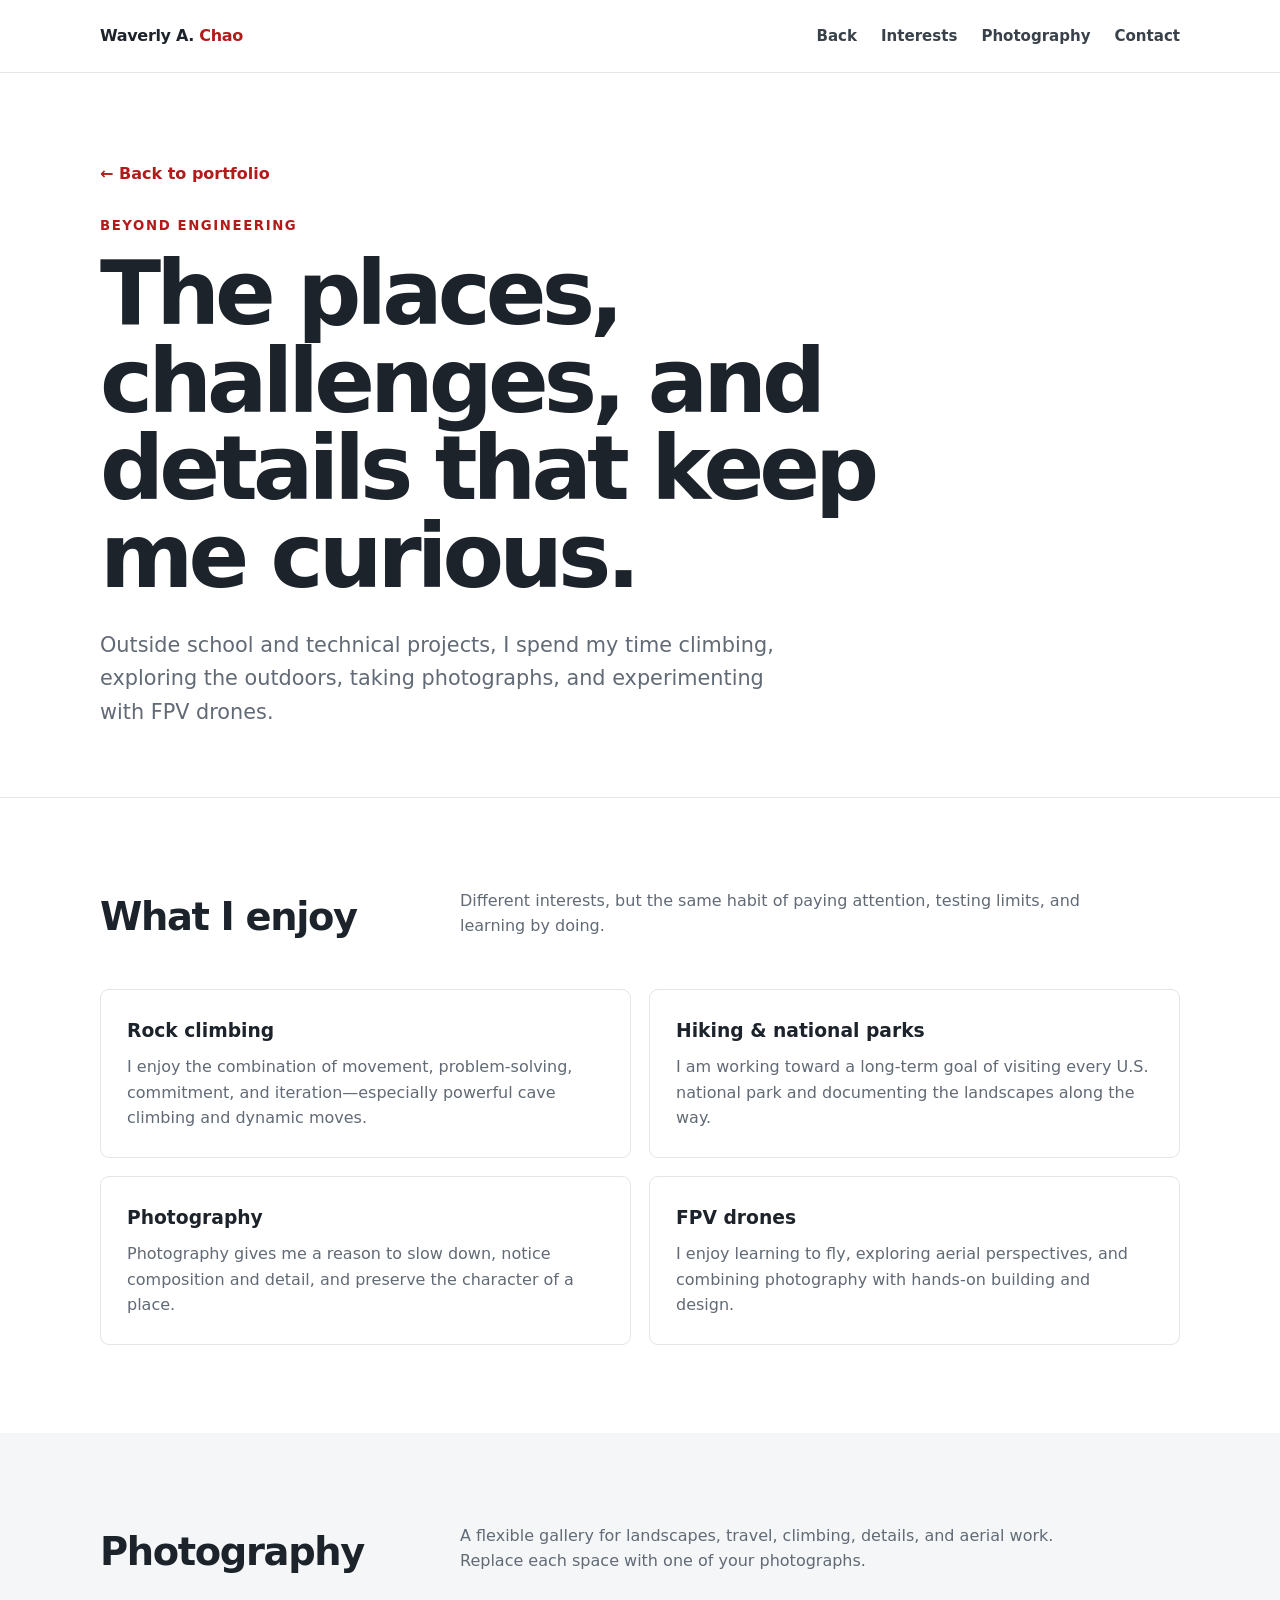
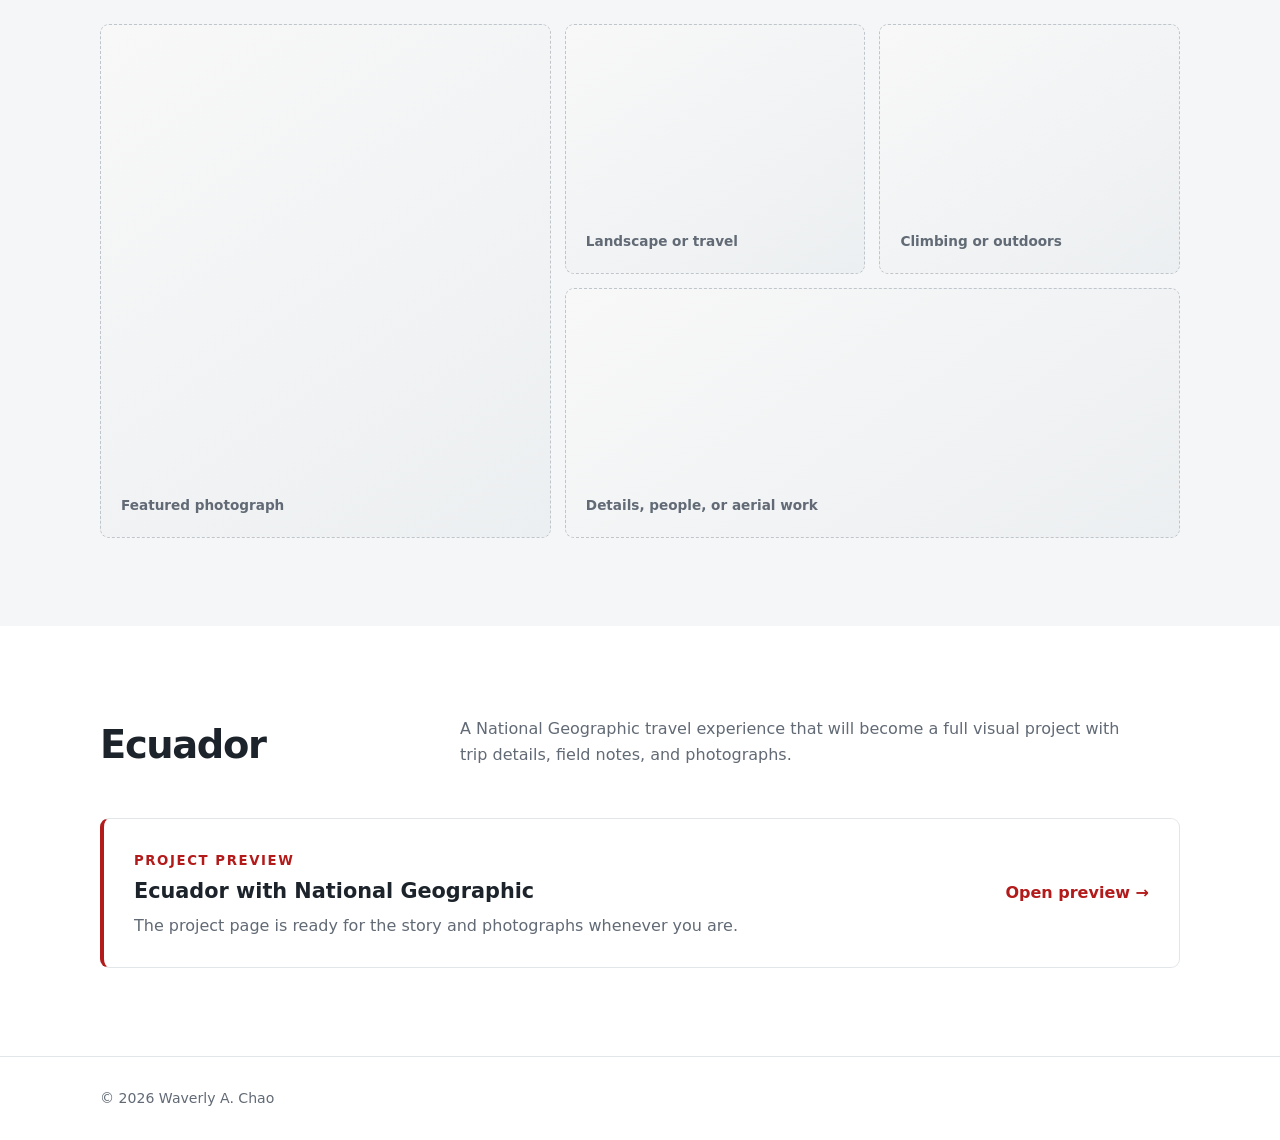
==== beyond-engineering.html @ 471ba388 "Rename projects/beyond-engineering.html to beyond-engineering.html" ====
<!DOCTYPE html>
<html lang="en">
<head>
  <meta charset="UTF-8">
  <meta name="viewport" content="width=device-width, initial-scale=1.0">
  <meta name="description" content="Photography, climbing, travel, and interests beyond engineering — Waverly A. Chao.">
  <title>Beyond Engineering | Waverly A. Chao</title>
  <link rel="stylesheet" href="style.css">
</head>
<body>
  <header>
    <nav class="wrap" aria-label="Page navigation">
      <a class="brand" href="index.html">Waverly A. <span>Chao</span></a>
      <ul class="nav-links">
        <li><a href="index.html#beyond">Back</a></li>
        <li><a href="#interests">Interests</a></li>
        <li><a href="#photography">Photography</a></li>
        <li><a href="index.html#contact">Contact</a></li>
      </ul>
    </nav>
  </header>
  <main>
    <div class="subpage-hero">
      <div class="wrap">
        <a class="back-link" href="index.html#beyond">← Back to portfolio</a>
        <p class="eyebrow">Beyond engineering</p>
        <h1>The places, challenges, and details that keep me curious.</h1>
        <p class="lead">Outside school and technical projects, I spend my time climbing, exploring the outdoors, taking photographs, and experimenting with FPV drones.</p>
      </div>
    </div>

    <section id="interests">
      <div class="wrap">
        <div class="section-heading">
          <h2>What I enjoy</h2>
          <p>Different interests, but the same habit of paying attention, testing limits, and learning by doing.</p>
        </div>
        <div class="subpage-grid">
          <article class="life-card"><h3>Rock climbing</h3><p>I enjoy the combination of movement, problem-solving, commitment, and iteration—especially powerful cave climbing and dynamic moves.</p></article>
          <article class="life-card"><h3>Hiking &amp; national parks</h3><p>I am working toward a long-term goal of visiting every U.S. national park and documenting the landscapes along the way.</p></article>
          <article class="life-card"><h3>Photography</h3><p>Photography gives me a reason to slow down, notice composition and detail, and preserve the character of a place.</p></article>
          <article class="life-card"><h3>FPV drones</h3><p>I enjoy learning to fly, exploring aerial perspectives, and combining photography with hands-on building and design.</p></article>
        </div>
      </div>
    </section>

    <section id="photography">
      <div class="wrap">
        <div class="section-heading">
          <h2>Photography</h2>
          <p>A flexible gallery for landscapes, travel, climbing, details, and aerial work. Replace each space with one of your photographs.</p>
        </div>
        <div class="photo-grid">
          <!-- Replace a slot with: <img class="photo-slot" src="images/photo-name.jpg" alt="Describe the photograph"> -->
          <div class="photo-slot feature">Featured photograph</div>
          <div class="photo-slot">Landscape or travel</div>
          <div class="photo-slot">Climbing or outdoors</div>
          <div class="photo-slot">Details, people, or aerial work</div>
        </div>
      </div>
    </section>

    <section id="ecuador">
      <div class="wrap">
        <div class="section-heading">
          <h2>Ecuador</h2>
          <p>A National Geographic travel experience that will become a full visual project with trip details, field notes, and photographs.</p>
        </div>
        <a class="ecuador-feature" href="projects/ecuador-national-geographic.html">
          <div>
            <span class="eyebrow">Project preview</span>
            <h3>Ecuador with National Geographic</h3>
            <p>The project page is ready for the story and photographs whenever you are.</p>
          </div>
          <strong>Open preview →</strong>
        </a>
      </div>
    </section>
  </main>
  <footer><div class="wrap">© <span id="year"></span> Waverly A. Chao</div></footer>
  <script>document.getElementById('year').textContent = new Date().getFullYear();</script>
</body>
</html>
---- style.css ----
:root {
  --red: #b31b1b;
  --red-dark: #8f1515;
  --ink: #1d232b;
  --muted: #616a75;
  --line: #e3e6e8;
  --soft: #f5f6f7;
  --white: #ffffff;
  --max: 1080px;
}

* { box-sizing: border-box; }
html { scroll-behavior: smooth; }
body {
  margin: 0;
  color: var(--ink);
  background: var(--white);
  font-family: Inter, ui-sans-serif, system-ui, -apple-system, BlinkMacSystemFont, "Segoe UI", sans-serif;
  line-height: 1.6;
}

a { color: inherit; }
a:focus-visible, button:focus-visible { outline: 3px solid rgba(179, 27, 27, .3); outline-offset: 3px; }
.wrap { width: min(calc(100% - 40px), var(--max)); margin-inline: auto; }

header {
  position: sticky;
  top: 0;
  z-index: 20;
  background: rgba(255, 255, 255, .96);
  border-bottom: 1px solid var(--line);
  backdrop-filter: blur(10px);
}

nav { min-height: 72px; display: flex; align-items: center; justify-content: space-between; gap: 24px; }
.brand { font-weight: 750; text-decoration: none; letter-spacing: -.02em; }
.brand span { color: var(--red); }
.nav-links { display: flex; gap: 24px; list-style: none; margin: 0; padding: 0; }
.nav-links a { color: #39414a; font-size: .94rem; font-weight: 600; text-decoration: none; }
.nav-links a:hover { color: var(--red); }

.hero { padding: 112px 0 96px; border-bottom: 1px solid var(--line); }
.eyebrow { margin: 0 0 14px; color: var(--red); font-size: .83rem; font-weight: 750; letter-spacing: .12em; text-transform: uppercase; }
h1 { max-width: 850px; margin: 0; font-size: clamp(2.8rem, 7vw, 5.7rem); line-height: .98; letter-spacing: -.055em; }
.lead { max-width: 680px; margin: 28px 0 0; color: var(--muted); font-size: clamp(1.08rem, 2vw, 1.3rem); }
.actions { display: flex; flex-wrap: wrap; gap: 12px; margin-top: 34px; }
.button { display: inline-flex; align-items: center; justify-content: center; min-height: 46px; padding: 0 18px; border: 1px solid var(--red); border-radius: 6px; background: var(--red); color: var(--white); font-weight: 700; text-decoration: none; transition: .2s ease; }
.button:hover { background: var(--red-dark); border-color: var(--red-dark); transform: translateY(-1px); }
.button.secondary { background: transparent; color: var(--red); }
.button.secondary:hover { background: #fff4f4; }

section { padding: 88px 0; scroll-margin-top: 70px; }
section:nth-of-type(even) { background: var(--soft); }
.section-heading { display: grid; grid-template-columns: minmax(150px, .65fr) 1.5fr; gap: 48px; margin-bottom: 42px; }
.section-heading h2 { margin: 0; font-size: clamp(1.8rem, 3vw, 2.55rem); letter-spacing: -.035em; }
.section-heading p { max-width: 660px; margin: 2px 0 0; color: var(--muted); }

.facts { display: grid; grid-template-columns: repeat(3, 1fr); border: 1px solid var(--line); border-radius: 8px; background: var(--white); }
.fact { padding: 24px; }
.fact + .fact { border-left: 1px solid var(--line); }
.fact strong, .fact span { display: block; }
.fact span { margin-top: 4px; color: var(--muted); font-size: .92rem; }

.cards { display: grid; grid-template-columns: repeat(3, 1fr); gap: 18px; }
.card-link { display: block; color: inherit; text-decoration: none; border-radius: 8px; }
.card { height: 100%; min-height: 255px; padding: 25px; border: 1px solid var(--line); border-radius: 8px; background: var(--white); transition: transform .2s ease, border-color .2s ease, box-shadow .2s ease; }
.card-link:hover .card, .card-link:focus-visible .card { transform: translateY(-3px); border-color: var(--red); box-shadow: 0 12px 28px rgba(29, 35, 43, .08); }
.card-number { color: var(--red); font-size: .8rem; font-weight: 800; letter-spacing: .1em; }
.card h3 { margin: 46px 0 8px; font-size: 1.25rem; }
.card p { margin: 0; color: var(--muted); font-size: .95rem; }
.tags { display: flex; flex-wrap: wrap; gap: 7px; margin-top: 22px; }
.tag { padding: 4px 8px; border-radius: 4px; background: var(--soft); color: #555e68; font-size: .75rem; font-weight: 650; }
.card-cta { display: inline-block; margin-top: 22px; color: var(--red); font-size: .88rem; font-weight: 750; }
.more-projects { width: min(100%, 510px); margin: 24px 0 0 auto; position: relative; }
.more-projects summary { width: fit-content; margin-left: auto; padding: 11px 16px; border: 1px solid var(--red); border-radius: 6px; color: var(--red); font-weight: 750; cursor: pointer; list-style: none; }
.more-projects summary::-webkit-details-marker { display: none; }
.more-projects summary::after { content: " +"; }
.more-projects[open] summary::after { content: " −"; }
.more-projects-menu { margin-top: 10px; overflow: hidden; border: 1px solid var(--line); border-radius: 8px; background: var(--white); box-shadow: 0 16px 35px rgba(29, 35, 43, .1); }
.more-projects-menu a { display: grid; grid-template-columns: 1fr auto; gap: 16px; padding: 17px 19px; text-decoration: none; }
.more-projects-menu a + a { border-top: 1px solid var(--line); }
.more-projects-menu a:hover { background: #fff7f7; }
.more-projects-menu span { color: var(--red); font-weight: 750; }

.skill-grid { display: grid; grid-template-columns: repeat(2, 1fr); gap: 18px; }
.skill-group { padding: 24px; border: 1px solid var(--line); border-radius: 8px; background: var(--white); }
.skill-group h3 { margin: 0 0 8px; }
.skill-group p { margin: 0; color: var(--muted); }

.resume-box { display: flex; align-items: center; justify-content: space-between; gap: 28px; padding: 32px; border: 1px solid var(--line); border-left: 4px solid var(--red); border-radius: 8px; background: var(--white); }
.resume-box h3 { margin: 0 0 5px; }
.resume-box p { margin: 0; color: var(--muted); }
.document-grid { display: grid; grid-template-columns: repeat(2, 1fr); gap: 18px; }
.button.disabled { border-color: #cfd3d7; background: #e6e8ea; color: #737b84; pointer-events: none; }

.contact-grid { display: grid; grid-template-columns: 1fr 1fr; gap: 18px; }
.contact-link { display: block; padding: 22px; border: 1px solid var(--line); border-radius: 8px; background: var(--white); text-decoration: none; }
.contact-link:hover { border-color: var(--red); }
.contact-link small { display: block; color: var(--muted); }
.contact-link strong { color: var(--red); overflow-wrap: anywhere; }

footer { padding: 30px 0; border-top: 1px solid var(--line); color: var(--muted); font-size: .88rem; }

@media (max-width: 760px) {
  nav { align-items: flex-start; flex-direction: column; padding: 18px 0; gap: 12px; }
  .nav-links { width: 100%; gap: 16px; overflow-x: auto; padding-bottom: 2px; }
  .nav-links a { white-space: nowrap; }
  .hero { padding: 82px 0 70px; }
  section { padding: 68px 0; scroll-margin-top: 125px; }
  .section-heading { grid-template-columns: 1fr; gap: 12px; }
  .facts, .cards, .skill-grid, .document-grid, .contact-grid { grid-template-columns: 1fr; }
  .fact + .fact { border-left: 0; border-top: 1px solid var(--line); }
  .resume-box { align-items: flex-start; flex-direction: column; }
  .more-projects { width: 100%; }
  .more-projects summary { width: 100%; margin-left: 0; text-align: center; }
}

.project-intro {
  display: flex;
  align-items: center;
  justify-content: space-between;
  gap: 20px;
}
.project-intro p { margin: 0; }
.project-intro .more-projects {
  width: auto;
  margin: 0;
  flex-shrink: 0;
}
.project-intro .more-projects summary {
  margin: 0;
  white-space: nowrap;
}
.project-intro .more-projects-menu {
  position: absolute;
  right: 0;
  width: min(430px, calc(100vw - 40px));
  z-index: 30;
}

@media (max-width: 760px) {
  .project-intro {
    align-items: flex-start;
    flex-direction: column;
  }
  .project-intro .more-projects { width: 100%; }
}

.personal-feature { display: grid; grid-template-columns: .9fr 1.1fr; gap: 44px; align-items: center; padding: 34px; border: 1px solid var(--line); border-radius: 12px; background: var(--white); }
.personal-copy h3 { max-width: 520px; margin: 0 0 14px; font-size: clamp(1.65rem, 3vw, 2.35rem); line-height: 1.12; letter-spacing: -.035em; }
.personal-copy > p:not(.eyebrow) { margin: 0; color: var(--muted); }
.interest-tags { display: flex; flex-wrap: wrap; gap: 8px; margin-top: 22px; }
.interest-tags span { padding: 6px 10px; border-radius: 999px; background: var(--soft); color: #525b65; font-size: .8rem; font-weight: 700; }
.personal-actions { margin-top: 27px; }
.personal-collage { display: grid; grid-template-columns: 1.08fr .92fr; grid-template-rows: repeat(2, 150px); gap: 12px; }
.personal-photo { display: grid; place-items: end start; padding: 18px; border: 1px dashed #bfc5ca; border-radius: 9px; background: linear-gradient(145deg, #f7f7f7, #eceff1); color: var(--muted); font-size: .83rem; font-weight: 700; }
.personal-photo.tall { grid-row: 1 / 3; background: linear-gradient(155deg, #f7eeee, #f3f4f5 62%); }
.ecuador-feature { display: flex; align-items: center; justify-content: space-between; gap: 30px; margin-top: 20px; padding: 28px 30px; border: 1px solid var(--line); border-left: 4px solid var(--red); border-radius: 9px; background: var(--white); text-decoration: none; transition: .2s ease; }
.ecuador-feature:hover { transform: translateY(-2px); border-color: var(--red); box-shadow: 0 12px 28px rgba(29,35,43,.07); }
.ecuador-feature h3 { margin: 3px 0 5px; font-size: 1.3rem; }
.ecuador-feature p { max-width: 690px; margin: 0; color: var(--muted); }
.ecuador-feature > strong { flex-shrink: 0; color: var(--red); }

.subpage-hero { padding: 88px 0 68px; border-bottom: 1px solid var(--line); }
.back-link { display: inline-block; margin-bottom: 28px; color: var(--red); font-weight: 750; text-decoration: none; }
.subpage-hero h1 { max-width: 900px; }
.subpage-grid { display: grid; grid-template-columns: repeat(2, 1fr); gap: 18px; }
.life-card { padding: 26px; border: 1px solid var(--line); border-radius: 9px; background: var(--white); }
.life-card h3 { margin: 0 0 8px; }
.life-card p { margin: 0; color: var(--muted); }
.photo-grid { display: grid; grid-template-columns: 1.2fr .8fr .8fr; gap: 14px; }
.photo-slot { min-height: 250px; display: grid; place-items: end start; padding: 20px; border: 1px dashed #bfc5ca; border-radius: 9px; background: linear-gradient(145deg, #f8f8f8, #eceff1); color: var(--muted); font-size: .85rem; font-weight: 700; }
.photo-slot.feature { min-height: 400px; grid-row: span 2; }
.photo-grid .photo-slot:nth-child(4) { grid-column: 2 / 4; }
.page-actions { display: flex; flex-wrap: wrap; gap: 12px; margin-top: 28px; }

@media (max-width: 760px) {
  .personal-feature, .subpage-grid, .photo-grid { grid-template-columns: 1fr; }
  .personal-feature { padding: 24px; }
  .personal-collage { grid-template-rows: repeat(2, 120px); }
  .ecuador-feature { align-items: flex-start; flex-direction: column; }
  .photo-slot.feature { min-height: 280px; grid-row: auto; }
  .photo-grid .photo-slot:nth-child(4) { grid-column: auto; }
}
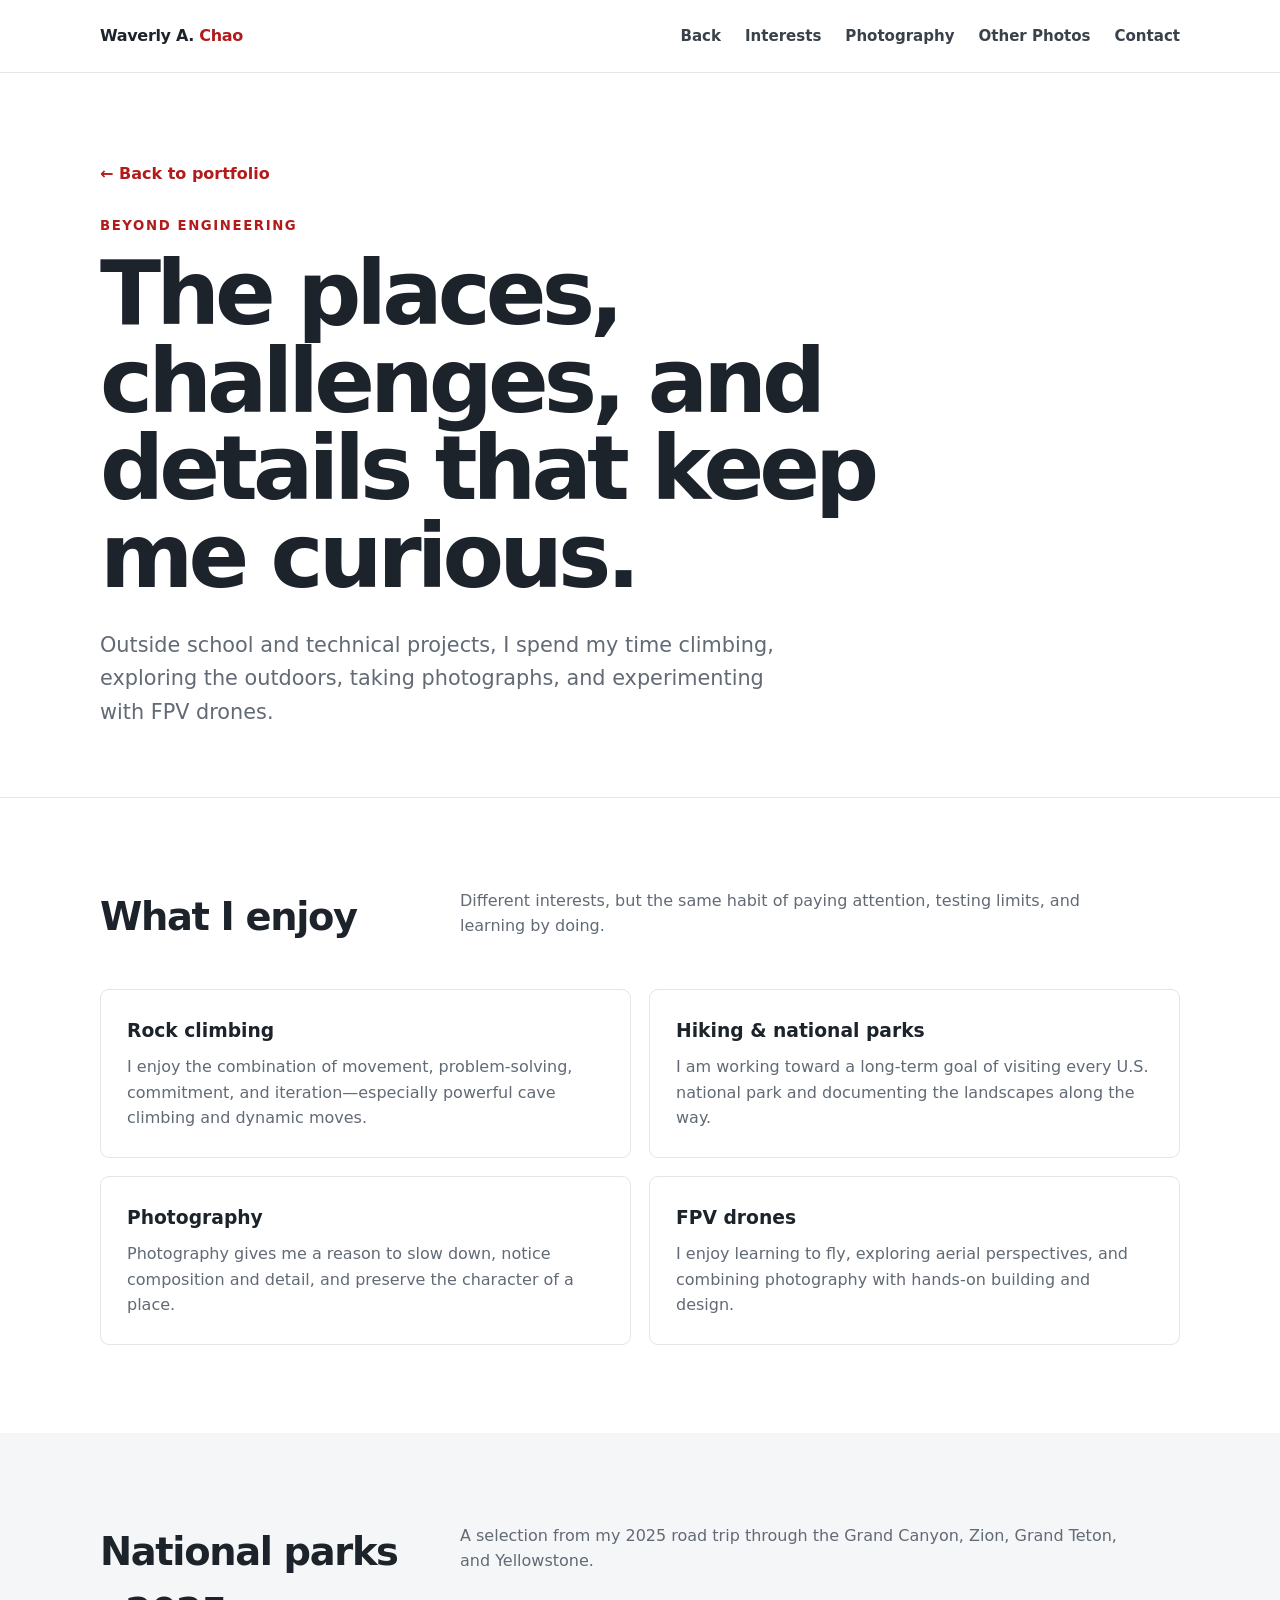
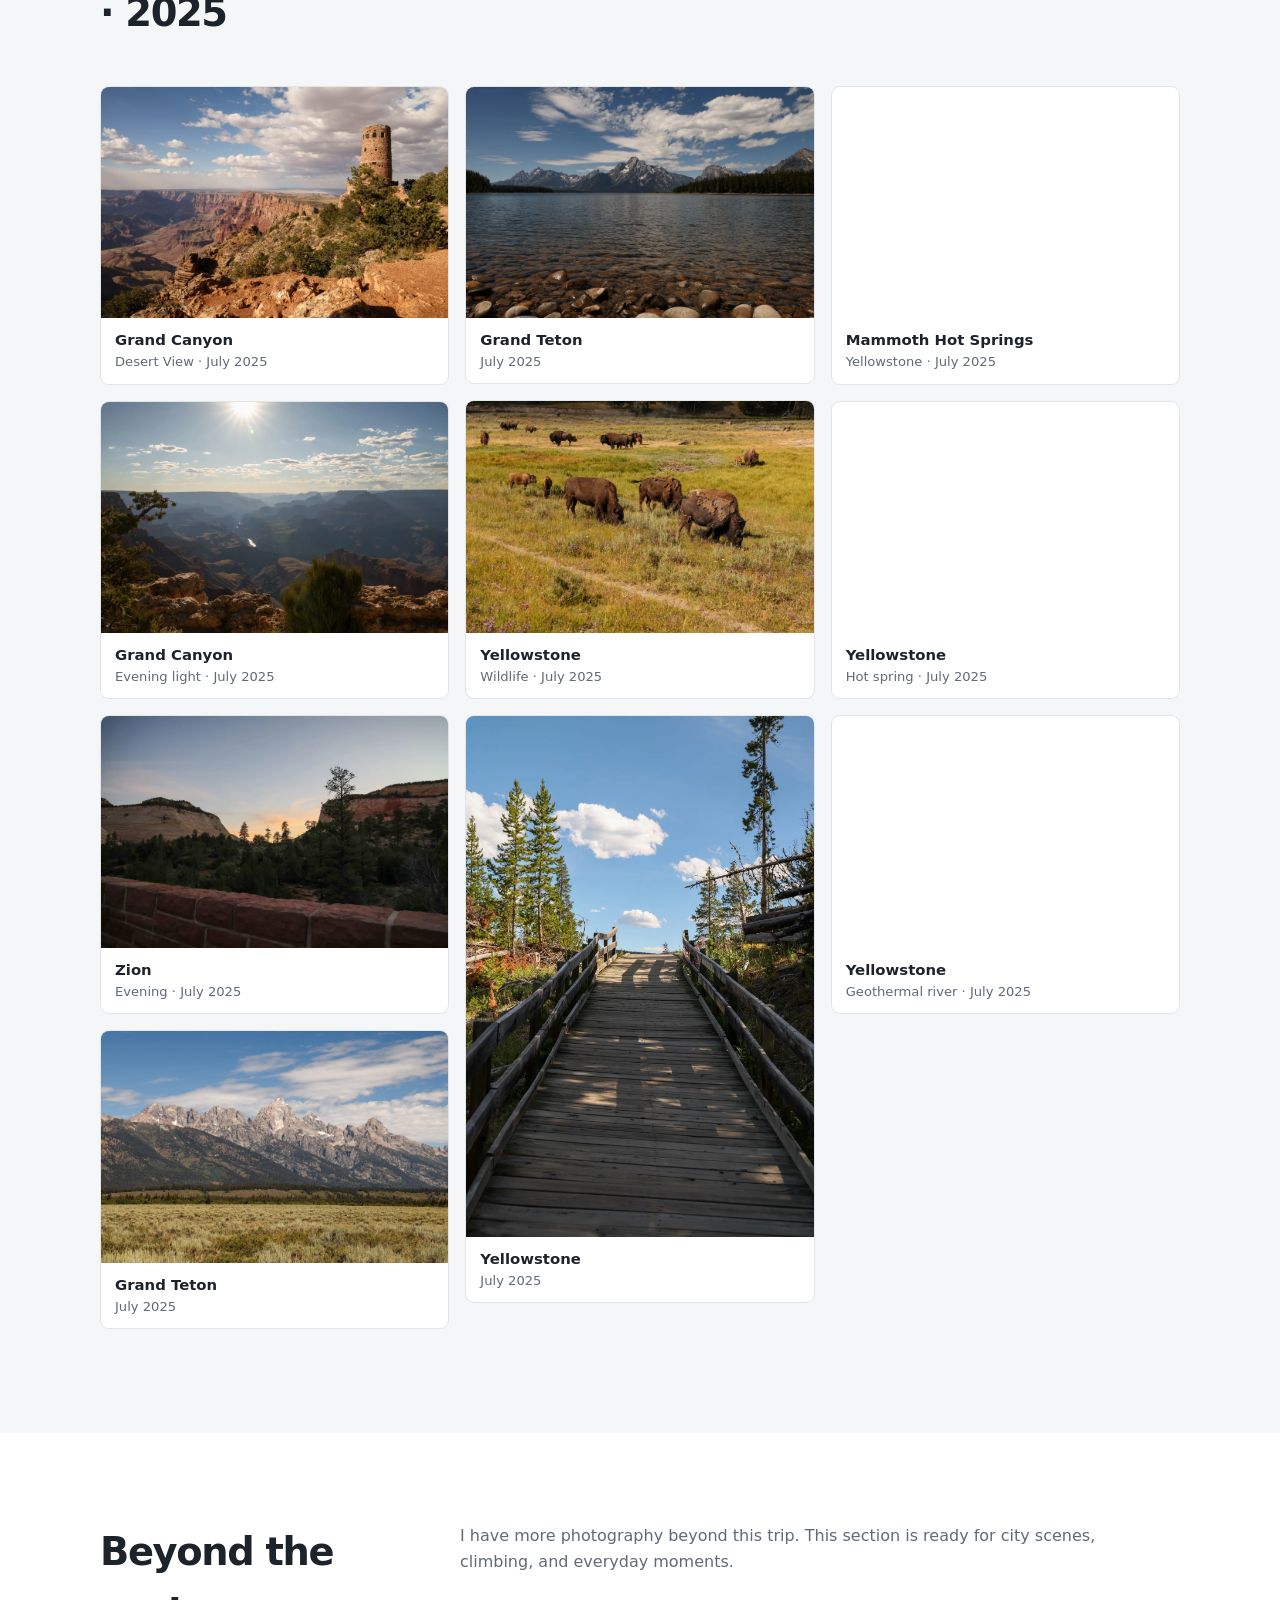
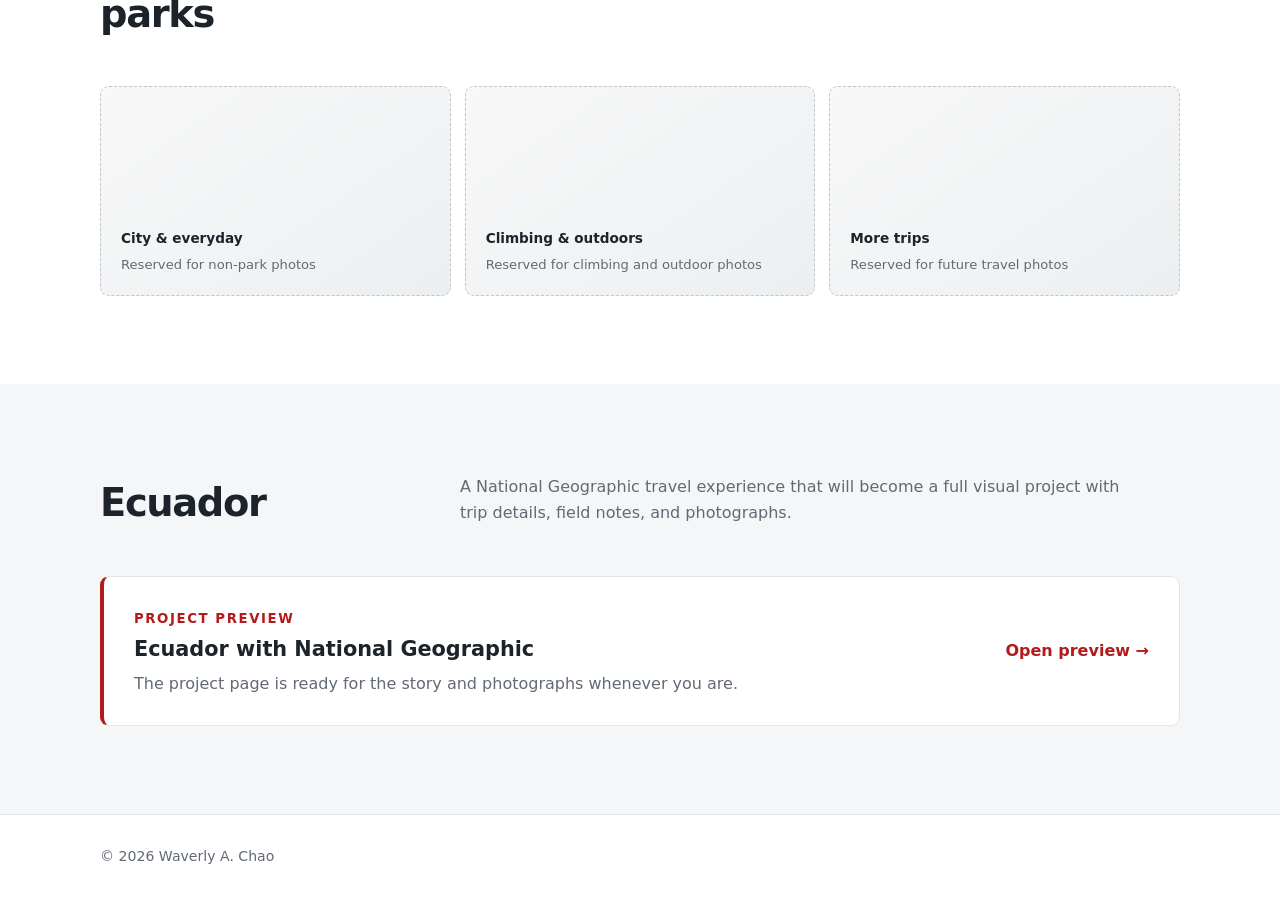
==== commit 13d96cce: "Add curated national parks photography gallery" ====
--- a/beyond-engineering.html
+++ b/beyond-engineering.html
@@ -15,6 +15,7 @@
         <li><a href="index.html#beyond">Back</a></li>
         <li><a href="#interests">Interests</a></li>
         <li><a href="#photography">Photography</a></li>
+        <li><a href="#other-photography">Other Photos</a></li>
         <li><a href="index.html#contact">Contact</a></li>
       </ul>
     </nav>
@@ -47,15 +48,33 @@
     <section id="photography">
       <div class="wrap">
         <div class="section-heading">
-          <h2>Photography</h2>
-          <p>A flexible gallery for landscapes, travel, climbing, details, and aerial work. Replace each space with one of your photographs.</p>
+          <h2>National parks · 2025</h2>
+          <p>A selection from my 2025 road trip through the Grand Canyon, Zion, Grand Teton, and Yellowstone.</p>
         </div>
-        <div class="photo-grid">
-          <!-- Replace a slot with: <img class="photo-slot" src="images/photo-name.jpg" alt="Describe the photograph"> -->
-          <div class="photo-slot feature">Featured photograph</div>
-          <div class="photo-slot">Landscape or travel</div>
-          <div class="photo-slot">Climbing or outdoors</div>
-          <div class="photo-slot">Details, people, or aerial work</div>
+        <div class="photo-gallery" aria-label="Photography from a 2025 national parks trip">
+          <figure class="photo-card"><img src="images/20250721-FD1A3022.webp" alt="Desert View Watchtower above the Grand Canyon" loading="lazy" decoding="async"><figcaption><strong>Grand Canyon</strong><span>Desert View · July 2025</span></figcaption></figure>
+          <figure class="photo-card"><img src="images/20250721-FD1A3068.webp" alt="Sunset light over the Grand Canyon" loading="lazy" decoding="async"><figcaption><strong>Grand Canyon</strong><span>Evening light · July 2025</span></figcaption></figure>
+          <figure class="photo-card"><img src="images/20250724-FD1A3455.webp" alt="Dusk over a red-rock canyon landscape" loading="lazy" decoding="async"><figcaption><strong>Zion</strong><span>Evening · July 2025</span></figcaption></figure>
+          <figure class="photo-card"><img src="images/20250728-FD1A3649.webp" alt="The Teton Range rising above a grassy valley" loading="lazy" decoding="async"><figcaption><strong>Grand Teton</strong><span>July 2025</span></figcaption></figure>
+          <figure class="photo-card"><img src="images/20250728-FD1A3685.webp" alt="Mountains across a clear lake with rocks along the shore" loading="lazy" decoding="async"><figcaption><strong>Grand Teton</strong><span>July 2025</span></figcaption></figure>
+          <figure class="photo-card"><img src="images/20250728-FD1A3854.webp" alt="Bison grazing in a Yellowstone meadow" loading="lazy" decoding="async"><figcaption><strong>Yellowstone</strong><span>Wildlife · July 2025</span></figcaption></figure>
+          <figure class="photo-card"><img src="images/20250728-FD1A3986.webp" alt="Wooden boardwalk leading through a forest" loading="lazy" decoding="async"><figcaption><strong>Yellowstone</strong><span>July 2025</span></figcaption></figure>
+          <figure class="photo-card"><img src="images/20250730-FD1A4388.webp" alt="Close view of layered travertine terraces" loading="lazy" decoding="async"><figcaption><strong>Mammoth Hot Springs</strong><span>Yellowstone · July 2025</span></figcaption></figure>
+          <figure class="photo-card"><img src="images/20250730-FD1A4706.webp" alt="Orange mineral deposits meeting pale turquoise hot-spring water" loading="lazy" decoding="async"><figcaption><strong>Yellowstone</strong><span>Hot spring · July 2025</span></figcaption></figure>
+          <figure class="photo-card"><img src="images/20250731-FD1A4745.webp" alt="A river runs through a geothermal area with steam rising from the bank" loading="lazy" decoding="async"><figcaption><strong>Yellowstone</strong><span>Geothermal river · July 2025</span></figcaption></figure>
+        </div>
+      </div>
+    </section>
+    <section id="other-photography">
+      <div class="wrap">
+        <div class="section-heading">
+          <h2>Beyond the parks</h2>
+          <p>I have more photography beyond this trip. This section is ready for city scenes, climbing, and everyday moments.</p>
+        </div>
+        <div class="other-photo-grid">
+          <div class="photo-slot"><strong>City &amp; everyday</strong><span>Reserved for non-park photos</span></div>
+          <div class="photo-slot"><strong>Climbing &amp; outdoors</strong><span>Reserved for climbing and outdoor photos</span></div>
+          <div class="photo-slot"><strong>More trips</strong><span>Reserved for future travel photos</span></div>
         </div>
       </div>
     </section>
--- a/style.css
+++ b/style.css
@@ -182,3 +182,37 @@
   .photo-slot.feature { min-height: 280px; grid-row: auto; }
   .photo-grid .photo-slot:nth-child(4) { grid-column: auto; }
 }
+
+.personal-collage {
+  overflow: hidden;
+}
+.personal-collage img.personal-photo {
+  width: 100%;
+  height: 100%;
+  min-width: 0;
+  min-height: 0;
+  object-fit: cover;
+  padding: 0;
+  display: block;
+}
+.ecuador-feature {
+  width: 100%;
+  box-sizing: border-box;
+}
+
+.photo-gallery { columns: 3; column-gap: 16px; }
+.photo-card { display: inline-block; width: 100%; margin: 0 0 16px; break-inside: avoid; overflow: hidden; border: 1px solid var(--line); border-radius: 9px; background: var(--white); vertical-align: top; }
+.photo-card img { display: block; width: 100%; height: auto; }
+.photo-card figcaption { display: grid; gap: 2px; padding: 12px 14px; line-height: 1.4; }
+.photo-card figcaption strong { font-size: .93rem; }
+.photo-card figcaption span { color: var(--muted); font-size: .82rem; }
+.other-photo-grid { display: grid; grid-template-columns: repeat(3, minmax(0, 1fr)); gap: 14px; }
+.other-photo-grid .photo-slot { min-height: 210px; display: flex; flex-direction: column; align-items: flex-start; justify-content: flex-end; gap: 4px; }
+.other-photo-grid .photo-slot strong { color: var(--ink); }
+.other-photo-grid .photo-slot span { font-size: .82rem; font-weight: 500; }
+@media (max-width: 900px) { .photo-gallery { columns: 2; } }
+@media (max-width: 760px) {
+  .photo-gallery { columns: 1; }
+  .other-photo-grid { grid-template-columns: 1fr; }
+  .other-photo-grid .photo-slot { min-height: 160px; }
+}
